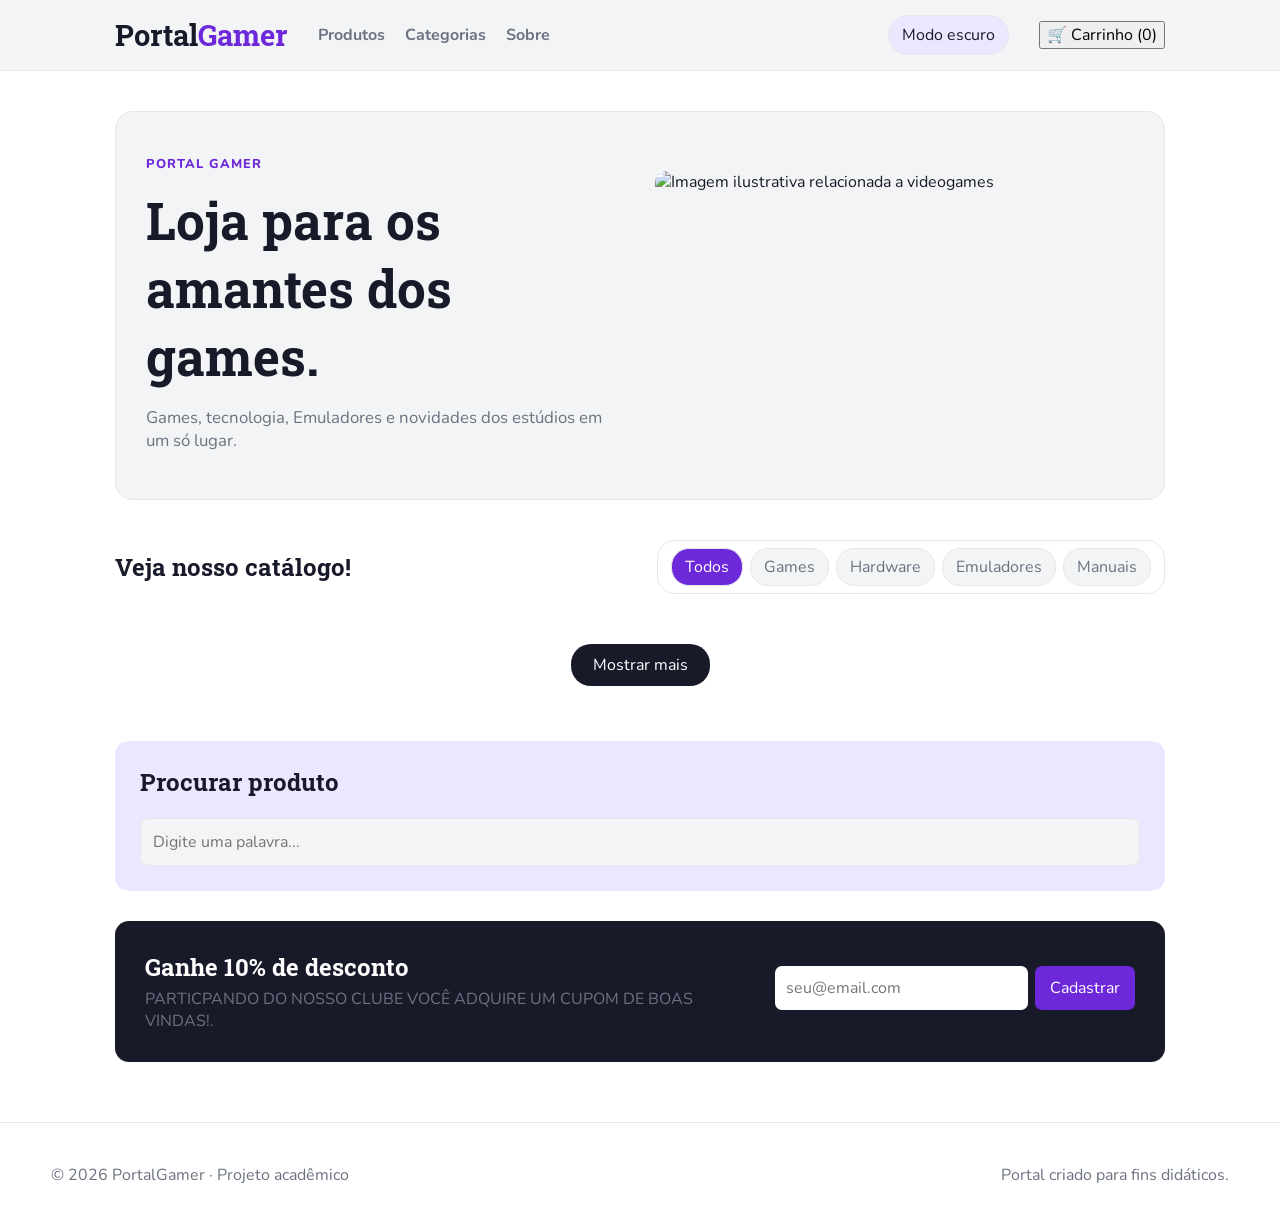
==== Prova-Web2/Prova p1 WEB2/index.html @ 0d91ea3b "Add files via upload" ====
<!DOCTYPE html>
<html lang="pt-BR">
<head>
  <meta charset="UTF-8">
  <meta name="viewport" content="width=device-width, initial-scale=1.0">
  <title>Portal Gamer</title>
  <link rel="preconnect" href="https://fonts.googleapis.com">
  <link rel="preconnect" href="https://fonts.gstatic.com" crossorigin>
  <link href="https://fonts.googleapis.com/css2?family=Nunito:wght@400;600;700;800&family=Roboto+Slab:wght@700&display=swap" rel="stylesheet">
  <link rel="stylesheet" href="style.css">
</head>
<body>

<header>
  <div class="topo">
    <a href="#" class="logo">Portal<span>Gamer</span></a>
    <nav aria-label="Menu principal">
      <a href="#produtos">Produtos</a>
      <a href="#categorias">Categorias</a>
      <a href="#sobre">Sobre</a>
    </nav>
    <button id="tema" type="button">Modo escuro</button>
    <button id="abrir-carrinho" type="button">
      🛒 Carrinho (<span id="contador-carrinho">0</span>)
    </button>
  </div>
</header>

<main>
  <section class="introducao">
    <div>
      <p class="tag">PORTAL GAMER</p>
      <h1>Loja para os amantes dos games.</h1>
      <p>Games, tecnologia, Emuladores e novidades dos estúdios em um só lugar.</p>
    </div>
    <img src="https://picsum.photos/seed/gamepulse/700/420"
         alt="Imagem ilustrativa relacionada a videogames">
  </section>

  <section id="produtos" class="produtos">
    <div class="titulo">
      <h2>Veja nosso catálogo!</h2>

      <div id="categorias" class="filtros">
        <button class="ativo" data-filtro="Todos">Todos</button>
        <button data-filtro="Games">Games</button>
        <button data-filtro="Hardware">Hardware</button>
        <button data-filtro="Emuladores">Emuladores</button>
        <button data-filtro="Manuais">Manuais</button>
      </div>
    </div>

    <div id="lista" class="lista"></div>
    <button id="mais" class="mais" type="button">Mostrar mais</button>
    <p id="nenhuma" class="nenhuma" hidden>Nenhum produto encontrado.</p>
  </section>

  <section class="busca">
    <h2>Procurar produto</h2>
    <input id="busca" type="search" placeholder="Digite uma palavra...">
  </section>

  <section class="newsletter">
    <div>
      <h2>Ganhe 10% de desconto</h2>
      <p>PARTICPANDO DO NOSSO CLUBE VOCÊ ADQUIRE UM CUPOM DE BOAS VINDAS!.</p>
    </div>

    <form id="formulario">
      <label class="oculto" for="email">E-mail</label>
      <input id="email" type="email" placeholder="seu@email.com">
      <button type="submit">Cadastrar</button>
      <small id="mensagem"></small>
    </form>
  </section>
</main>


<!-- Fundo escuro atrás do carrinho -->
<div id="fundo-carrinho" class="fundo-carrinho" hidden></div>

<!-- Painel lateral do carrinho -->
<aside
  id="carrinho"
  class="carrinho"
  aria-label="Seu carrinho"
  aria-modal="true"
  role="dialog"
  aria-hidden="true"
  inert
>
  <div class="carrinho-topo">
    <h2>Seu carrinho</h2>

    <button
      id="fechar-carrinho"
      class="fechar-carrinho"
      type="button"
      aria-label="Fechar carrinho"
    >
      ×
    </button>
  </div>

  <!-- Os produtos serão inseridos pelo JavaScript -->
  <div id="itens-carrinho" class="itens-carrinho">
    <p class="carrinho-vazio">Seu carrinho está vazio.</p>
  </div>

  <!-- Rodapé fixo do painel -->
  <div class="carrinho-rodape">
    <div class="linha-total">
      <span>Total</span>
      <strong id="subtotal-carrinho">R$ 0,00</strong>
    </div>

    <button id="finalizar-compra" type="button" disabled>
      Finalizar compra
    </button>

    <button id="limpar-carrinho" class="limpar-carrinho" type="button">
      Limpar carrinho
    </button>

    <p id="mensagem-carrinho" role="status"></p>
  </div>
</aside>

<div id="popup-compra" class="popup-overlay" hidden>
  <div
    class="popup-conteudo"
    role="dialog"
    aria-modal="true"
    aria-labelledby="popup-titulo"
  >
    <div class="popup-icone">✓</div>

    <h2 id="popup-titulo">Compra finalizada!</h2>

    <p id="popup-mensagem">
      Seu pedido foi confirmado com sucesso.
    </p>

    <div class="popup-detalhes">
      <p id="popup-total"></p>
      <p id="popup-metodo"></p>
    </div>

    <button type="button" id="fechar-popup">
      Continuar comprando
    </button>
  </div>
</div>


<footer id="sobre">
  <p>© 2026 PortalGamer · Projeto acadêmico</p>
  <p>Portal criado para fins didáticos.</p>
</footer>

<script src="script.js"></script>
</body>
</html>
---- Prova-Web2/Prova p1 WEB2/style.css ----
:root {
  --fundo: #ffffff;
  --card: #f3f4f6;
  --texto: #181a2a;
  --cinza: #6b7280;
  --borda: #e5e7eb;
  --roxo: #6d28d9;
  --roxo-claro: #ece7ff;
}

* {
  box-sizing: border-box;
}

body {
  margin: 0;
  background: var(--fundo);
  color: var(--texto);
  font-family: "Nunito", sans-serif;
}

body.escuro {
  --fundo: #15131b;
  --card: #211e29;
  --texto: #f5f2fa;
  --cinza: #aaa4b7;
  --borda: #3b3646;
  --roxo-claro: #302950;
}

button,
input {
  font: inherit;
}

button {
  cursor: pointer;
}

a {
  color: inherit;
}

header {
  background: var(--card);
  border-bottom: 1px solid var(--borda);
}

.topo {
  width: min(1050px, 92%);
  min-height: 70px;
  margin: auto;
  display: flex;
  align-items: center;
  gap: 30px;
}

.logo {
  font: 700 1.8rem "Roboto Slab", serif;
  text-decoration: none;
}

.logo span {
  color: var(--roxo);
}

nav {
  display: flex;
  gap: 20px;
}

nav a {
  text-decoration: none;
  color: var(--cinza);
  font-weight: 700;
}

nav a:hover {
  color: var(--roxo);
}

#tema {
  margin-left: auto;
  border: 1px solid var(--borda);
  background: var(--roxo-claro);
  color: var(--texto);
  border-radius: 20px;
  padding: 8px 13px;
}

main {
  width: min(1050px, 92%);
  margin: auto;
}

.introducao {
  margin: 40px 0;
  padding: 30px;
  background: var(--card);
  border: 1px solid var(--borda);
  border-radius: 18px;
  display: grid;
  grid-template-columns: 1fr 1fr;
  gap: 30px;
  align-items: center;
}

.introducao img {
  width: 100%;
  height: 270px;
  object-fit: cover;
  border-radius: 12px;
}

.tag {
  color: var(--roxo);
  font-size: .8rem;
  font-weight: 800;
  letter-spacing: 1px;
}

h1,
h2,
h3 {
  font-family: "Roboto Slab", serif;
}

h1 {
  font-size: clamp(2rem, 5vw, 3.2rem);
  margin: 10px 0;
}

.introducao p:last-child {
  color: var(--cinza);
  font-size: 1.05rem;
}

.titulo {
  display: flex;
  align-items: center;
  justify-content: space-between;
  gap: 20px;
  margin-bottom: 20px;
}

.titulo h2 {
  margin: 0;
}

.filtros {
  display: flex;
  flex-wrap: wrap;
  gap: 7px;
}

.filtros button {
  background: var(--card);
  color: var(--cinza);
  border: 1px solid var(--borda);
  border-radius: 18px;
  padding: 7px 13px;
}

.filtros {
  background: var(#059669);
  color: #059669;
  border: 1px solid var(--borda);
  border-radius: 18px;
  padding: 7px 13px;
}

.filtros button:hover,
.filtros button.ativo {
  background: var(--roxo);
  color: white;
}

.lista {
  display: grid;
  grid-template-columns: repeat(3, 1fr);
  gap: 20px;
}

.card {
  background: var(--card);
  border: 1px solid var(--borda);
  border-radius: 12px;
  overflow: hidden;
}

.card img {
  width: 100%;
  height: 170px;
  object-fit: cover;
}

.card-conteudo {
  padding: 16px;
}

.card small {
  color: var(--roxo);
  font-weight: 800;
}

.card h3 {
  font-size: 1.05rem;
  margin: 8px 0;
}

.card p {
  color: var(--cinza);
  font-size: .85rem;
  margin: 0;
}

.mais {
  display: block;
  margin: 30px auto;
  padding: 10px 22px;
  background: var(--texto);
  color: var(--fundo);
  border: 0;
  border-radius: 20px;
}

.busca {
  margin: 55px 0 30px;
  padding: 25px;
  background: var(--roxo-claro);
  border-radius: 14px;
}

.busca h2 {
  margin-top: 0;
}

.busca input {
  width: 100%;
  padding: 12px;
  border: 1px solid var(--borda);
  border-radius: 8px;
  background: var(--card);
  color: var(--texto);
}

.newsletter {
  margin: 30px 0 60px;
  padding: 30px;
  border-radius: 14px;
  background: var(--texto);
  color: var(--fundo);
  display: flex;
  justify-content: space-between;
  gap: 25px;
  align-items: center;
}

.newsletter h2 {
  margin: 0 0 5px;
}

.newsletter p {
  margin: 0;
  color: var(--cinza);
}

.newsletter form {
  min-width: 360px;
  display: grid;
  grid-template-columns: 1fr auto;
  gap: 7px;
}

.newsletter input {
  min-width: 0;
  padding: 11px;
  border: 0;
  border-radius: 7px;
}

.newsletter button {
  padding: 11px 15px;
  border: 0;
  border-radius: 7px;
  background: var(--roxo);
  color: white;
}

.newsletter small {
  grid-column: 1 / -1;
}

footer {
  padding: 25px 4%;
  border-top: 1px solid var(--borda);
  color: var(--cinza);
  display: flex;
  justify-content: space-between;
}

.oculto {
  position: absolute;
  left: -9999px;
}

button:focus-visible,
a:focus-visible,
input:focus-visible {
  outline: 3px solid var(--roxo);
  outline-offset: 2px;
}

@media (max-width: 750px) {
  .topo {
    flex-wrap: wrap;
    padding: 15px 0;
  }

  nav {
    order: 3;
    width: 100%;
    overflow-x: auto;
  }

  .introducao,
  .newsletter {
    grid-template-columns: 1fr;
    flex-direction: column;
    align-items: stretch;
  }

  .lista {
    grid-template-columns: repeat(2, 1fr);
  }

  .newsletter form {
    min-width: 0;
  }

  footer {
    flex-direction: column;
    gap: 5px;
  }
}

@media (max-width: 500px) {
  .lista {
    grid-template-columns: 1fr;
  }

  .titulo {
    align-items: flex-start;
    flex-direction: column;
  }

  .introducao {
    padding: 20px;
  }

  .newsletter form {
    grid-template-columns: 1fr;
  }
}


/* ==============================
   FUNDO ESCURO
============================== */

.fundo-carrinho {
  position: fixed;
  inset: 0;
  z-index: 1000;
  background: rgba(17, 17, 24, 0.48);
  backdrop-filter: blur(1px);
}

.fundo-carrinho[hidden] {
  display: none !important;
}

/* ==============================
   PAINEL LATERAL
============================== */

.carrinho {
  position: fixed;
  top: 0;
  right: 0;
  z-index: 1001;

  width: min(420px, 100%);
  height: 100vh;
  height: 100dvh;

  display: flex;
  flex-direction: column;

  background: var(--fundo);
  color: var(--texto);
  border-left: 1px solid var(--borda);
  box-shadow: -8px 0 30px rgba(0, 0, 0, 0.12);

  transform: translateX(100%);
  visibility: hidden;
  transition:
    transform 0.28s ease,
    visibility 0.28s ease;
}

.carrinho.aberto {
  transform: translateX(0);
  visibility: visible;
}

/* ==============================
   CABEÇALHO DO CARRINHO
============================== */

.carrinho-topo {
  min-height: 58px;
  flex-shrink: 0;

  display: flex;
  align-items: center;
  justify-content: space-between;
  gap: 12px;

  padding: 12px 16px;
  background: var(--fundo);
  border-bottom: 1px solid var(--borda);
}

.carrinho-topo h2 {
  margin: 0;
  font: 800 1.1rem "Nunito", sans-serif;
}

.fechar-carrinho {
  width: 32px;
  height: 32px;
  flex-shrink: 0;

  display: grid;
  place-items: center;

  padding: 0;
  border: 0;
  border-radius: 8px;

  background: var(--card);
  color: var(--texto);
  font-size: 24px;
  line-height: 1;
  cursor: pointer;
}

.fechar-carrinho:hover {
  background: var(--roxo-claro);
}

/* ==============================
   LISTA DE PRODUTOS
============================== */

.itens-carrinho {
  flex: 1;
  min-height: 0;
  overflow-y: auto;
  overscroll-behavior: contain;

  padding: 0 16px;
}

.carrinho-vazio {
  padding: 30px 0;
  color: var(--cinza);
  text-align: center;
}

.item-carrinho {
  display: grid;
  grid-template-columns: 42px minmax(0, 1fr);
  align-items: center;
  gap: 12px;

  padding: 12px 0;
  border-bottom: 1px solid var(--borda);
}

.item-carrinho img {
  width: 42px;
  height: 42px;
  object-fit: cover;
  border-radius: 9px;
  background: var(--roxo-claro);
}

.item-info {
  min-width: 0;
  display: grid;
  grid-template-columns: minmax(0, 1fr) auto;
  align-items: start;
  column-gap: 8px;
}

.item-info h3 {
  grid-column: 1;
  margin: 0 0 3px;

  font: 800 0.85rem "Nunito", sans-serif;
  line-height: 1.35;
  overflow-wrap: anywhere;
}

.item-info > p {
  grid-column: 1;
  margin: 0 0 5px;
  color: #16845b;
  font-size: 0.78rem;
  font-weight: 800;
}

.item-info > p strong {
  color: var(--texto);
}

/* ==============================
   QUANTIDADE E REMOÇÃO
============================== */

.quantidade-controles {
  grid-column: 1;
  display: flex;
  align-items: center;
  gap: 8px;
  margin-top: 3px;
}

.quantidade-controles button {
  width: 20px;
  height: 20px;
  padding: 0;

  display: grid;
  place-items: center;

  border: 1px solid var(--borda);
  border-radius: 5px;
  background: var(--fundo);
  color: var(--texto);
  font-size: 15px;
  line-height: 1;
  cursor: pointer;
}

.quantidade-controles span {
  min-width: 12px;
  text-align: center;
  font-size: 0.75rem;
}

.item-info .botao-remover {
  grid-column: 2;
  grid-row: 1 / span 3;
  align-self: center;

  padding: 5px 0;
  border: 0;
  background: transparent;
  color: var(--cinza);
  font-size: 0.7rem;
  cursor: pointer;
}

.item-info .botao-remover:hover {
  color: #dc2626;
  text-decoration: underline;
}

/* ==============================
   TOTAL FIXO NO RODAPÉ
============================== */

.carrinho-rodape {
  flex-shrink: 0;
  padding: 18px 16px 16px;
  background: var(--fundo);
  border-top: 1px solid var(--borda);
}

.linha-total {
  display: flex;
  align-items: center;
  justify-content: space-between;
  gap: 12px;
  margin-bottom: 14px;
  font-size: 0.9rem;
}

.linha-total strong {
  font-size: 1.2rem;
  font-weight: 800;
  font-variant-numeric: tabular-nums;
}

#finalizar-compra {
  width: 100%;
  min-height: 42px;
  padding: 11px 16px;

  border: 0;
  border-radius: 9px;
  background: var(--roxo);
  color: white;

  font: 800 0.9rem "Nunito", sans-serif;
  cursor: pointer;
  transition: opacity 0.2s;
}

#finalizar-compra:hover:not(:disabled) {
  opacity: 0.88;
}

#finalizar-compra:disabled {
  opacity: 0.5;
  cursor: not-allowed;
}

.limpar-carrinho {
  width: 100%;
  margin-top: 8px;
  padding: 7px;

  border: 1px solid var(--borda);
  border-radius: 8px;
  background: transparent;
  color: var(--cinza);
  cursor: pointer;
}

#mensagem-carrinho {
  margin: 8px 0 0;
  color: var(--cinza);
  font-size: 0.78rem;
  line-height: 1.4;
}

/* ==============================
   MODO ESCURO
============================== */

body.escuro .carrinho {
  box-shadow: -8px 0 30px rgba(0, 0, 0, 0.3);
}

body.escuro .quantidade-controles button {
  background: var(--card);
}

/* ==============================
   MOBILE E ACESSIBILIDADE
============================== */

@media (max-width: 500px) {
  .carrinho {
    width: 100%;
  }

  .carrinho-topo {
    padding: 12px 16px;
  }

  .itens-carrinho {
    padding: 0 16px;
  }

  .carrinho-rodape {
    padding-bottom: max(16px, env(safe-area-inset-bottom));
  }
}

@media (prefers-reduced-motion: reduce) {
  .carrinho {
    transition: none;
  }
}

#secao-pagamento {
  margin-top: 20px;
  padding: 20px;
  border: 1px solid #d1d5db;
  border-radius: 14px;
  background: var(--fundo-card, #fff);
  color: var(--cor-texto, #222);
}

#secao-pagamento[hidden] {
  display: none;
}

.pagamento-cabecalho h3 {
  margin-top: 0;
  margin-bottom: 8px;
}

.pagamento-cabecalho p {
  margin-bottom: 18px;
}

.opcoes-pagamento {
  display: grid;
  gap: 12px;
  padding: 0;
  border: 0;
}

.opcoes-pagamento legend {
  margin-bottom: 12px;
  font-weight: 700;
}

.opcao-pagamento {
  display: flex;
  align-items: center;
  gap: 12px;
  padding: 14px;
  border: 1px solid #d1d5db;
  border-radius: 10px;
  cursor: pointer;
  transition: border-color 0.2s, background 0.2s;
}

.opcao-pagamento:has(input:checked) {
  border-color: #16a34a;
  background: #f0fdf4;
}

.opcao-pagamento input {
  accent-color: #16a34a;
}

#resumo-pagamento {
  margin: 20px 0;
  font-size: 1.15rem;
  font-weight: 700;
}

.aviso-pagamento {
  font-size: 0.85rem;
  opacity: 0.8;
  line-height: 1.5;
}

#form-pagamento button {
  width: 100%;
  margin-top: 10px;
  padding: 13px;
  border: none;
  border-radius: 9px;
  cursor: pointer;
  font: inherit;
}

#confirmar-pedido {
  background: #16a34a;
  color: #fff;
  font-weight: 700;
}

#voltar-carrinho {
  background: #e5e7eb;
  color: #111827;
}

body.escuro #secao-pagamento {
  background: #1f2937;
  color: #f9fafb;
  border-color: #4b5563;
}

body.escuro .opcao-pagamento:has(input:checked) {
  background: #14532d;
  border-color: #22c55e;
}

body.escuro #voltar-carrinho {
  background: #374151;
  color: #fff;
}

.popup-overlay {
  position: fixed;
  inset: 0;
  z-index: 9999;
  display: flex;
  align-items: center;
  justify-content: center;
  padding: 20px;
  background: rgba(0, 0, 0, 0.7);
  backdrop-filter: blur(5px);
}

.popup-overlay[hidden] {
  display: none;
}

.popup-conteudo {
  width: 100%;
  max-width: 420px;
  padding: 32px 24px;
  text-align: center;
  color: #1f2937;
  background: #fff;
  border-radius: 20px;
  box-shadow: 0 20px 60px rgba(0, 0, 0, 0.3);
  animation: popupEntrada 0.3s ease-out;
}

.popup-icone {
  display: flex;
  align-items: center;
  justify-content: center;
  width: 72px;
  height: 72px;
  margin: 0 auto 18px;
  color: white;
  background: #16a34a;
  border-radius: 50%;
  font-size: 42px;
  font-weight: bold;
}

.popup-conteudo h2 {
  margin: 0 0 12px;
  font-size: 1.7rem;
}

.popup-conteudo > p {
  line-height: 1.6;
}

.popup-detalhes {
  margin: 22px 0;
  padding: 14px;
  background: #f3f4f6;
  border-radius: 12px;
}

.popup-detalhes p {
  margin: 8px 0;
}

#fechar-popup {
  width: 100%;
  padding: 14px;
  border: none;
  border-radius: 10px;
  background: #16a34a;
  color: white;
  font-size: 1rem;
  font-weight: bold;
  cursor: pointer;
}

#fechar-popup:hover {
  background: #15803d;
}

body.escuro .popup-conteudo {
  color: #f9fafb;
  background: #1f2937;
}

body.escuro .popup-detalhes {
  background: #374151;
}

@keyframes popupEntrada {
  from {
    opacity: 0;
    transform: translateY(20px) scale(0.96);
  }

  to {
    opacity: 1;
    transform: translateY(0) scale(1);
  }
}

@media (prefers-reduced-motion: reduce) {
  .popup-conteudo {
    animation: none;
  }
}
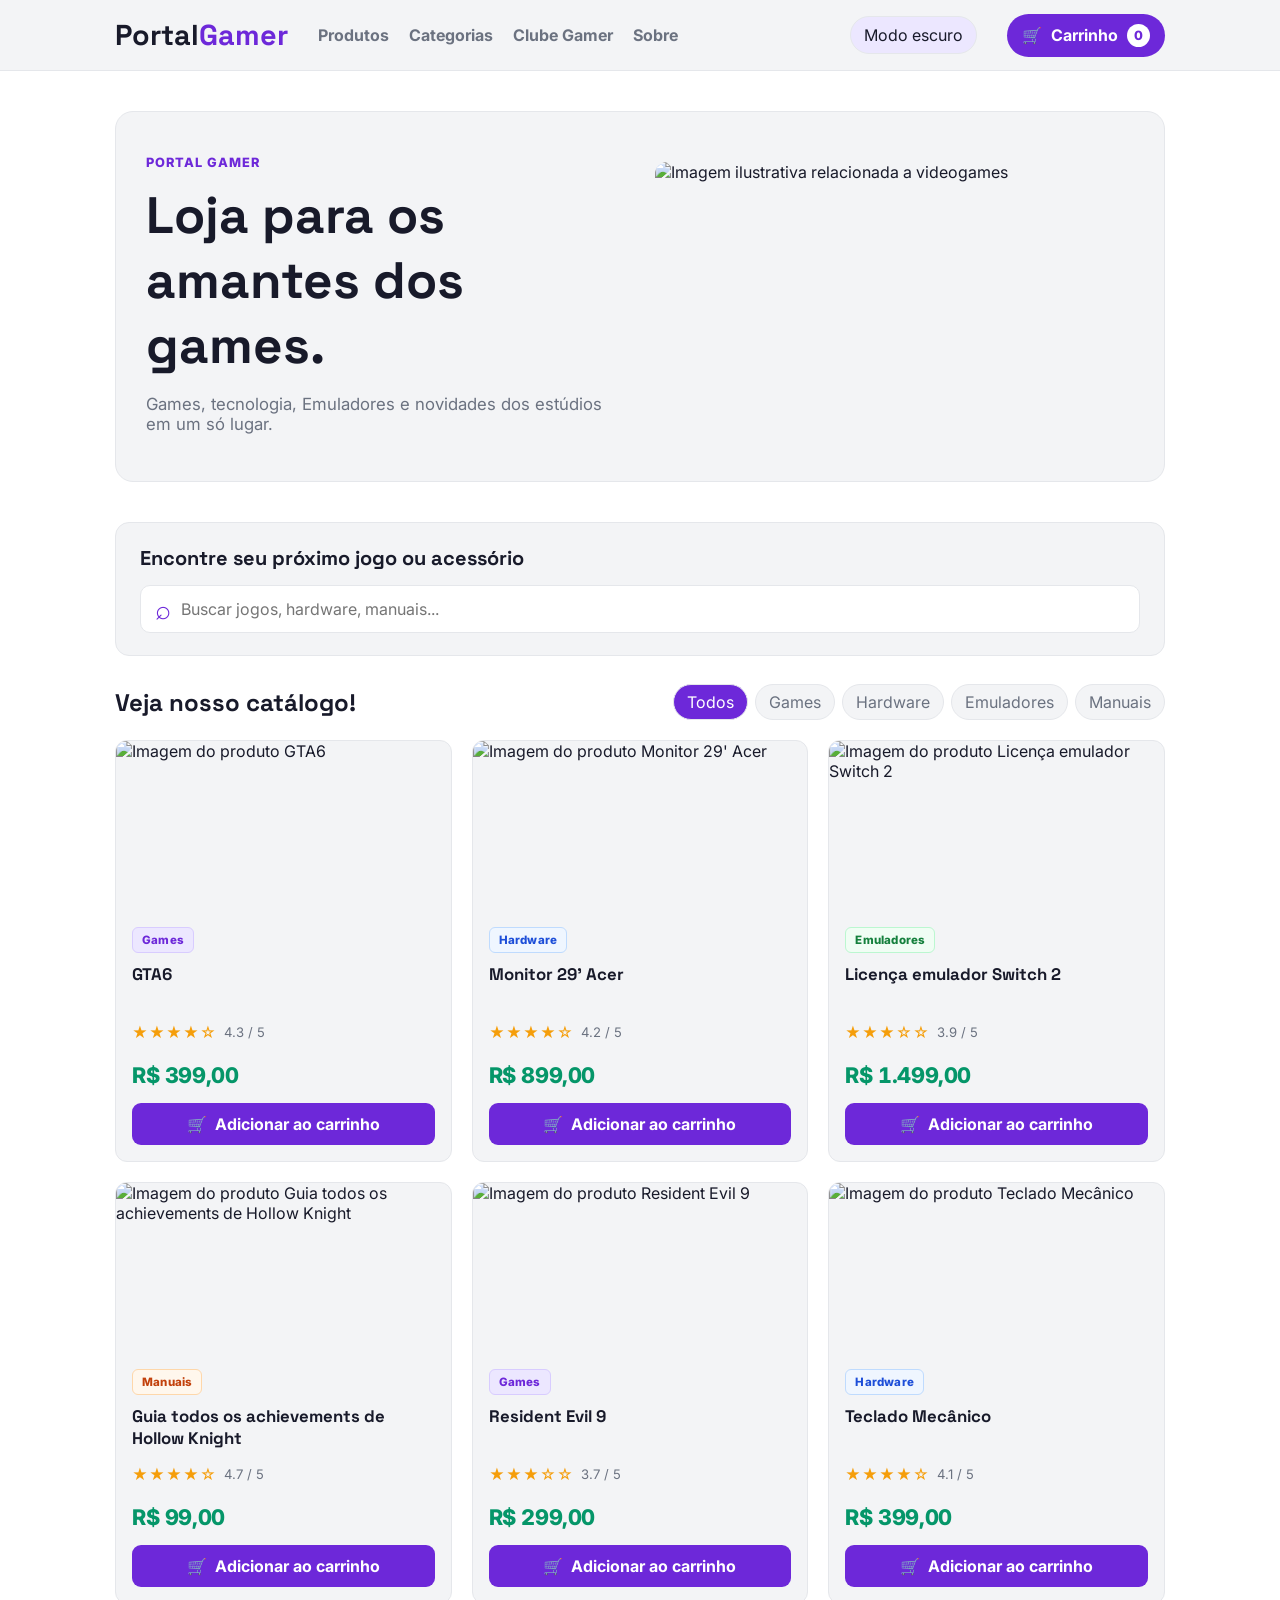
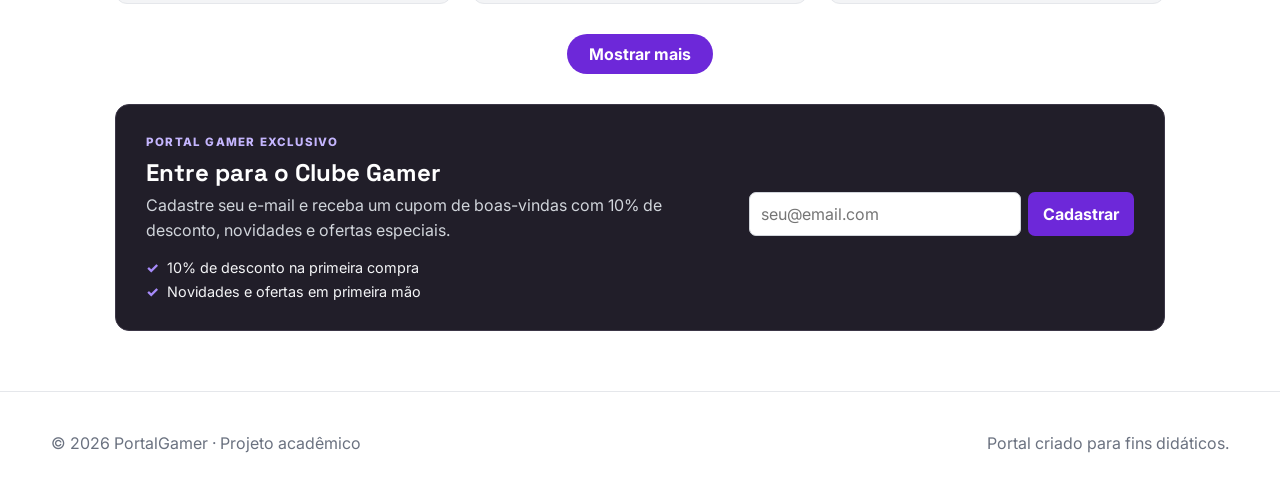
==== commit a0a711b8: "codigo att" ====
--- a/Prova-Web2/Prova p1 WEB2/index.html
+++ b/Prova-Web2/Prova p1 WEB2/index.html
@@ -6,7 +6,7 @@
   <title>Portal Gamer</title>
   <link rel="preconnect" href="https://fonts.googleapis.com">
   <link rel="preconnect" href="https://fonts.gstatic.com" crossorigin>
-  <link href="https://fonts.googleapis.com/css2?family=Nunito:wght@400;600;700;800&family=Roboto+Slab:wght@700&display=swap" rel="stylesheet">
+  <link href="https://fonts.googleapis.com/css2?family=Inter:wght@400;500;600;700;800&family=Space+Grotesk:wght@400;500;600;700&display=swap" rel="stylesheet">
   <link rel="stylesheet" href="style.css">
 </head>
 <body>
@@ -17,11 +17,14 @@
     <nav aria-label="Menu principal">
       <a href="#produtos">Produtos</a>
       <a href="#categorias">Categorias</a>
+      <a href="#clube-gamer">Clube Gamer</a>
       <a href="#sobre">Sobre</a>
     </nav>
     <button id="tema" type="button">Modo escuro</button>
-    <button id="abrir-carrinho" type="button">
-      🛒 Carrinho (<span id="contador-carrinho">0</span>)
+    <button id="abrir-carrinho" class="botao-carrinho" type="button" aria-label="Abrir carrinho de compras">
+      <span class="icone-carrinho" aria-hidden="true">🛒</span>
+      <span>Carrinho</span>
+      <span id="contador-carrinho" class="contador-carrinho">0</span>
     </button>
   </div>
 </header>
@@ -35,6 +38,14 @@
     </div>
     <img src="https://picsum.photos/seed/gamepulse/700/420"
          alt="Imagem ilustrativa relacionada a videogames">
+  </section>
+
+  <section class="busca" aria-label="Pesquisa de produtos">
+    <h2>Encontre seu próximo jogo ou acessório</h2>
+    <label class="campo-busca">
+      <span aria-hidden="true">⌕</span>
+      <input id="busca" type="search" placeholder="Buscar jogos, hardware, manuais..." aria-label="Buscar produtos">
+    </label>
   </section>
 
   <section id="produtos" class="produtos">
@@ -55,15 +66,16 @@
     <p id="nenhuma" class="nenhuma" hidden>Nenhum produto encontrado.</p>
   </section>
 
-  <section class="busca">
-    <h2>Procurar produto</h2>
-    <input id="busca" type="search" placeholder="Digite uma palavra...">
-  </section>
 
-  <section class="newsletter">
-    <div>
-      <h2>Ganhe 10% de desconto</h2>
-      <p>PARTICPANDO DO NOSSO CLUBE VOCÊ ADQUIRE UM CUPOM DE BOAS VINDAS!.</p>
+  <section id="clube-gamer" class="newsletter">
+    <div class="clube-texto">
+      <p class="clube-etiqueta">PORTAL GAMER EXCLUSIVO</p>
+      <h2>Entre para o Clube Gamer</h2>
+      <p>Cadastre seu e-mail e receba um cupom de boas-vindas com 10% de desconto, novidades e ofertas especiais.</p>
+      <ul class="clube-beneficios">
+        <li>10% de desconto na primeira compra</li>
+        <li>Novidades e ofertas em primeira mão</li>
+      </ul>
     </div>
 
     <form id="formulario">
--- a/Prova-Web2/Prova p1 WEB2/style.css
+++ b/Prova-Web2/Prova p1 WEB2/style.css
@@ -7,18 +7,15 @@
   --roxo: #6d28d9;
   --roxo-claro: #ece7ff;
 }
-
 * {
   box-sizing: border-box;
 }
-
 body {
   margin: 0;
   background: var(--fundo);
   color: var(--texto);
-  font-family: "Nunito", sans-serif;
-}
-
+  font-family: "Inter", sans-serif;
+}
 body.escuro {
   --fundo: #15131b;
   --card: #211e29;
@@ -27,25 +24,19 @@
   --borda: #3b3646;
   --roxo-claro: #302950;
 }
-
-button,
-input {
+button, input {
   font: inherit;
 }
-
 button {
   cursor: pointer;
 }
-
 a {
   color: inherit;
 }
-
 header {
   background: var(--card);
   border-bottom: 1px solid var(--borda);
 }
-
 .topo {
   width: min(1050px, 92%);
   min-height: 70px;
@@ -54,31 +45,25 @@
   align-items: center;
   gap: 30px;
 }
-
 .logo {
-  font: 700 1.8rem "Roboto Slab", serif;
+  font: 700 1.8rem "Space Grotesk", sans-serif;
   text-decoration: none;
 }
-
 .logo span {
   color: var(--roxo);
 }
-
 nav {
   display: flex;
   gap: 20px;
 }
-
 nav a {
   text-decoration: none;
   color: var(--cinza);
   font-weight: 700;
 }
-
 nav a:hover {
   color: var(--roxo);
 }
-
 #tema {
   margin-left: auto;
   border: 1px solid var(--borda);
@@ -87,12 +72,44 @@
   border-radius: 20px;
   padding: 8px 13px;
 }
-
+#abrir-carrinho.botao-carrinho {
+  display: inline-flex;
+  align-items: center;
+  justify-content: center;
+  gap: 9px;
+  padding: 10px 15px;
+  border: 0;
+  border-radius: 24px;
+  background: var(--roxo);
+  color: #fff;
+  font-weight: 700;
+  white-space: nowrap;
+  transition: background .2s, transform .2s;
+}
+#abrir-carrinho.botao-carrinho:hover {
+  background: #5521b5;
+  transform: translateY(-1px);
+}
+#abrir-carrinho.botao-carrinho:focus-visible {
+  outline: 3px solid var(--roxo-claro);
+  outline-offset: 3px;
+}
+.contador-carrinho {
+  display: inline-grid;
+  place-items: center;
+  min-width: 23px;
+  height: 23px;
+  padding: 0 6px;
+  border-radius: 50px;
+  background: #fff;
+  color: var(--roxo);
+  font-size: .8rem;
+  font-weight: 800;
+}
 main {
   width: min(1050px, 92%);
   margin: auto;
 }
-
 .introducao {
   margin: 40px 0;
   padding: 30px;
@@ -104,37 +121,29 @@
   gap: 30px;
   align-items: center;
 }
-
 .introducao img {
   width: 100%;
   height: 270px;
   object-fit: cover;
   border-radius: 12px;
 }
-
 .tag {
   color: var(--roxo);
   font-size: .8rem;
   font-weight: 800;
   letter-spacing: 1px;
 }
-
-h1,
-h2,
-h3 {
-  font-family: "Roboto Slab", serif;
-}
-
+h1, h2, h3 {
+  font-family: "Space Grotesk", sans-serif;
+}
 h1 {
   font-size: clamp(2rem, 5vw, 3.2rem);
   margin: 10px 0;
 }
-
 .introducao p:last-child {
   color: var(--cinza);
   font-size: 1.05rem;
 }
-
 .titulo {
   display: flex;
   align-items: center;
@@ -142,17 +151,14 @@
   gap: 20px;
   margin-bottom: 20px;
 }
-
 .titulo h2 {
   margin: 0;
 }
-
 .filtros {
   display: flex;
   flex-wrap: wrap;
   gap: 7px;
 }
-
 .filtros button {
   background: var(--card);
   color: var(--cinza);
@@ -160,137 +166,139 @@
   border-radius: 18px;
   padding: 7px 13px;
 }
-
-.filtros {
-  background: var(#059669);
-  color: #059669;
-  border: 1px solid var(--borda);
-  border-radius: 18px;
-  padding: 7px 13px;
-}
-
-.filtros button:hover,
-.filtros button.ativo {
+.filtros button:hover, .filtros button.ativo {
   background: var(--roxo);
   color: white;
 }
-
 .lista {
   display: grid;
   grid-template-columns: repeat(3, 1fr);
   gap: 20px;
 }
-
 .card {
   background: var(--card);
   border: 1px solid var(--borda);
   border-radius: 12px;
   overflow: hidden;
-}
-
+  display: flex;
+  flex-direction: column;
+  transition: transform .2s ease, box-shadow .2s ease, border-color .2s ease;
+}
 .card img {
   width: 100%;
   height: 170px;
   object-fit: cover;
 }
-
 .card-conteudo {
   padding: 16px;
-}
-
-.card small {
-  color: var(--roxo);
-  font-weight: 800;
-}
-
+  display: flex;
+  flex: 1;
+  flex-direction: column;
+  align-items: flex-start;
+}
 .card h3 {
   font-size: 1.05rem;
   margin: 8px 0;
 }
-
+.avaliacao {
+  display: flex;
+  align-items: center;
+  gap: 7px;
+  margin: 8px 0 10px;
+  color: var(--cinza);
+  font-size: .82rem;
+}
+.avaliacao .estrelas {
+  color: #F59E0B;
+  letter-spacing: 1px;
+  font-size: .95rem;
+}
 .card p {
   color: var(--cinza);
   font-size: .85rem;
   margin: 0;
 }
-
 .mais {
   display: block;
   margin: 30px auto;
   padding: 10px 22px;
-  background: var(--texto);
-  color: var(--fundo);
+  background: var(--roxo);
+  color: #ffffff;
   border: 0;
   border-radius: 20px;
-}
-
+  font-weight: 700;
+  transition: background .2s ease, transform .2s ease;
+}
+.mais:hover {
+  background: #5521b5;
+  transform: translateY(-1px);
+}
+.mais:focus-visible {
+  outline: 3px solid #a78bfa;
+  outline-offset: 3px;
+}
 .busca {
-  margin: 55px 0 30px;
-  padding: 25px;
-  background: var(--roxo-claro);
+  margin: 35px 0 28px;
+  padding: 22px 24px;
+  background: var(--card);
   border-radius: 14px;
-}
-
+  border: 1px solid var(--borda);
+}
 .busca h2 {
   margin-top: 0;
-}
-
-.busca input {
-  width: 100%;
-  padding: 12px;
-  border: 1px solid var(--borda);
-  border-radius: 8px;
-  background: var(--card);
-  color: var(--texto);
-}
-
+  margin: 0 0 14px;
+  font-size: 1.25rem;
+}
 .newsletter {
   margin: 30px 0 60px;
   padding: 30px;
   border-radius: 14px;
-  background: var(--texto);
-  color: var(--fundo);
+  background: #211e29;
+  color: #f5f2fa;
   display: flex;
   justify-content: space-between;
   gap: 25px;
   align-items: center;
-}
-
+  position: relative;
+  overflow: hidden;
+  border: 1px solid #3b3646;
+}
 .newsletter h2 {
   margin: 0 0 5px;
-}
-
+  color: #ffffff;
+}
 .newsletter p {
   margin: 0;
-  color: var(--cinza);
-}
-
+  color: #d1d5db;
+}
 .newsletter form {
   min-width: 360px;
   display: grid;
   grid-template-columns: 1fr auto;
   gap: 7px;
-}
-
+  align-self: center;
+}
 .newsletter input {
   min-width: 0;
   padding: 11px;
-  border: 0;
+  border: 1px solid #d1d5db;
   border-radius: 7px;
-}
-
+  min-height: 44px;
+  color: #181a2a;
+  background: #ffffff;
+}
 .newsletter button {
   padding: 11px 15px;
   border: 0;
   border-radius: 7px;
   background: var(--roxo);
   color: white;
-}
-
+  min-height: 44px;
+  font-weight: 700;
+}
 .newsletter small {
   grid-column: 1 / -1;
 }
-
 footer {
   padding: 25px 4%;
   border-top: 1px solid var(--borda);
@@ -298,76 +306,55 @@
   display: flex;
   justify-content: space-between;
 }
-
 .oculto {
   position: absolute;
   left: -9999px;
 }
-
-button:focus-visible,
-a:focus-visible,
-input:focus-visible {
+button:focus-visible, a:focus-visible, input:focus-visible {
   outline: 3px solid var(--roxo);
   outline-offset: 2px;
 }
-
 @media (max-width: 750px) {
   .topo {
     flex-wrap: wrap;
-    padding: 15px 0;
-  }
-
+  padding: 15px 0;
+  }
   nav {
     order: 3;
-    width: 100%;
-    overflow-x: auto;
-  }
-
-  .introducao,
-  .newsletter {
+  width: 100%;
+  overflow-x: auto;
+  }
+  .introducao, .newsletter {
     grid-template-columns: 1fr;
-    flex-direction: column;
-    align-items: stretch;
-  }
-
+  flex-direction: column;
+  align-items: stretch;
+  }
   .lista {
     grid-template-columns: repeat(2, 1fr);
   }
-
   .newsletter form {
     min-width: 0;
   }
-
   footer {
     flex-direction: column;
-    gap: 5px;
-  }
-}
-
+  gap: 5px;
+  }
+}
 @media (max-width: 500px) {
   .lista {
     grid-template-columns: 1fr;
   }
-
   .titulo {
     align-items: flex-start;
-    flex-direction: column;
-  }
-
+  flex-direction: column;
+  }
   .introducao {
     padding: 20px;
   }
-
   .newsletter form {
     grid-template-columns: 1fr;
   }
 }
-
-
-/* ==============================
-   FUNDO ESCURO
-============================== */
-
 .fundo-carrinho {
   position: fixed;
   inset: 0;
@@ -375,120 +362,83 @@
   background: rgba(17, 17, 24, 0.48);
   backdrop-filter: blur(1px);
 }
-
 .fundo-carrinho[hidden] {
   display: none !important;
 }
-
-/* ==============================
-   PAINEL LATERAL
-============================== */
-
 .carrinho {
   position: fixed;
   top: 0;
   right: 0;
   z-index: 1001;
-
   width: min(420px, 100%);
-  height: 100vh;
   height: 100dvh;
-
   display: flex;
   flex-direction: column;
-
   background: var(--fundo);
   color: var(--texto);
   border-left: 1px solid var(--borda);
   box-shadow: -8px 0 30px rgba(0, 0, 0, 0.12);
-
   transform: translateX(100%);
   visibility: hidden;
-  transition:
-    transform 0.28s ease,
+  transition: transform 0.28s ease,
     visibility 0.28s ease;
 }
-
 .carrinho.aberto {
   transform: translateX(0);
   visibility: visible;
 }
-
-/* ==============================
-   CABEÇALHO DO CARRINHO
-============================== */
-
 .carrinho-topo {
   min-height: 58px;
   flex-shrink: 0;
-
   display: flex;
   align-items: center;
   justify-content: space-between;
   gap: 12px;
-
   padding: 12px 16px;
   background: var(--fundo);
   border-bottom: 1px solid var(--borda);
 }
-
 .carrinho-topo h2 {
   margin: 0;
-  font: 800 1.1rem "Nunito", sans-serif;
-}
-
+  font: 800 1.1rem "Inter", sans-serif;
+}
 .fechar-carrinho {
   width: 32px;
   height: 32px;
   flex-shrink: 0;
-
   display: grid;
   place-items: center;
-
   padding: 0;
   border: 0;
   border-radius: 8px;
-
   background: var(--card);
   color: var(--texto);
   font-size: 24px;
   line-height: 1;
-  cursor: pointer;
-}
-
+}
 .fechar-carrinho:hover {
   background: var(--roxo-claro);
 }
-
-/* ==============================
-   LISTA DE PRODUTOS
-============================== */
-
 .itens-carrinho {
   flex: 1;
   min-height: 0;
   overflow-y: auto;
   overscroll-behavior: contain;
-
   padding: 0 16px;
 }
-
 .carrinho-vazio {
   padding: 30px 0;
   color: var(--cinza);
   text-align: center;
 }
-
 .item-carrinho {
   display: grid;
   grid-template-columns: 42px minmax(0, 1fr);
   align-items: center;
   gap: 12px;
-
   padding: 12px 0;
   border-bottom: 1px solid var(--borda);
 }
-
 .item-carrinho img {
   width: 42px;
   height: 42px;
@@ -496,7 +446,6 @@
   border-radius: 9px;
   background: var(--roxo-claro);
 }
-
 .item-info {
   min-width: 0;
   display: grid;
@@ -504,16 +453,13 @@
   align-items: start;
   column-gap: 8px;
 }
-
 .item-info h3 {
   grid-column: 1;
   margin: 0 0 3px;
-
-  font: 800 0.85rem "Nunito", sans-serif;
+  font: 800 0.85rem "Inter", sans-serif;
   line-height: 1.35;
   overflow-wrap: anywhere;
 }
-
 .item-info > p {
   grid-column: 1;
   margin: 0 0 5px;
@@ -521,15 +467,9 @@
   font-size: 0.78rem;
   font-weight: 800;
 }
-
 .item-info > p strong {
   color: var(--texto);
 }
-
-/* ==============================
-   QUANTIDADE E REMOÇÃO
-============================== */
-
 .quantidade-controles {
   grid-column: 1;
   display: flex;
@@ -537,59 +477,44 @@
   gap: 8px;
   margin-top: 3px;
 }
-
 .quantidade-controles button {
   width: 20px;
   height: 20px;
   padding: 0;
-
   display: grid;
   place-items: center;
-
   border: 1px solid var(--borda);
   border-radius: 5px;
   background: var(--fundo);
   color: var(--texto);
   font-size: 15px;
   line-height: 1;
-  cursor: pointer;
-}
-
+}
 .quantidade-controles span {
   min-width: 12px;
   text-align: center;
   font-size: 0.75rem;
 }
-
 .item-info .botao-remover {
   grid-column: 2;
   grid-row: 1 / span 3;
   align-self: center;
-
   padding: 5px 0;
   border: 0;
   background: transparent;
   color: var(--cinza);
   font-size: 0.7rem;
-  cursor: pointer;
-}
-
+}
 .item-info .botao-remover:hover {
   color: #dc2626;
   text-decoration: underline;
 }
-
-/* ==============================
-   TOTAL FIXO NO RODAPÉ
-============================== */
-
 .carrinho-rodape {
   flex-shrink: 0;
   padding: 18px 16px 16px;
   background: var(--fundo);
   border-top: 1px solid var(--borda);
 }
-
 .linha-total {
   display: flex;
   align-items: center;
@@ -598,96 +523,69 @@
   margin-bottom: 14px;
   font-size: 0.9rem;
 }
-
 .linha-total strong {
   font-size: 1.2rem;
   font-weight: 800;
   font-variant-numeric: tabular-nums;
 }
-
 #finalizar-compra {
   width: 100%;
   min-height: 42px;
   padding: 11px 16px;
-
   border: 0;
   border-radius: 9px;
   background: var(--roxo);
   color: white;
-
-  font: 800 0.9rem "Nunito", sans-serif;
-  cursor: pointer;
+  font: 800 0.9rem "Inter", sans-serif;
   transition: opacity 0.2s;
 }
-
 #finalizar-compra:hover:not(:disabled) {
   opacity: 0.88;
 }
-
 #finalizar-compra:disabled {
   opacity: 0.5;
   cursor: not-allowed;
 }
-
 .limpar-carrinho {
   width: 100%;
   margin-top: 8px;
   padding: 7px;
-
   border: 1px solid var(--borda);
   border-radius: 8px;
   background: transparent;
   color: var(--cinza);
-  cursor: pointer;
-}
-
+}
 #mensagem-carrinho {
   margin: 8px 0 0;
   color: var(--cinza);
   font-size: 0.78rem;
   line-height: 1.4;
 }
-
-/* ==============================
-   MODO ESCURO
-============================== */
-
 body.escuro .carrinho {
   box-shadow: -8px 0 30px rgba(0, 0, 0, 0.3);
 }
-
 body.escuro .quantidade-controles button {
   background: var(--card);
 }
-
-/* ==============================
-   MOBILE E ACESSIBILIDADE
-============================== */
-
 @media (max-width: 500px) {
   .carrinho {
     width: 100%;
   }
-
   .carrinho-topo {
     padding: 12px 16px;
   }
-
   .itens-carrinho {
     padding: 0 16px;
   }
-
   .carrinho-rodape {
     padding-bottom: max(16px, env(safe-area-inset-bottom));
   }
 }
-
 @media (prefers-reduced-motion: reduce) {
   .carrinho {
     transition: none;
   }
 }
-
 #secao-pagamento {
   margin-top: 20px;
   padding: 20px;
@@ -696,32 +594,26 @@
   background: var(--fundo-card, #fff);
   color: var(--cor-texto, #222);
 }
-
 #secao-pagamento[hidden] {
   display: none;
 }
-
 .pagamento-cabecalho h3 {
   margin-top: 0;
   margin-bottom: 8px;
 }
-
 .pagamento-cabecalho p {
   margin-bottom: 18px;
 }
-
 .opcoes-pagamento {
   display: grid;
   gap: 12px;
   padding: 0;
   border: 0;
 }
-
 .opcoes-pagamento legend {
   margin-bottom: 12px;
   font-weight: 700;
 }
-
 .opcao-pagamento {
   display: flex;
   align-items: center;
@@ -729,68 +621,54 @@
   padding: 14px;
   border: 1px solid #d1d5db;
   border-radius: 10px;
-  cursor: pointer;
   transition: border-color 0.2s, background 0.2s;
 }
-
 .opcao-pagamento:has(input:checked) {
   border-color: #16a34a;
   background: #f0fdf4;
 }
-
 .opcao-pagamento input {
   accent-color: #16a34a;
 }
-
 #resumo-pagamento {
   margin: 20px 0;
   font-size: 1.15rem;
   font-weight: 700;
 }
-
 .aviso-pagamento {
   font-size: 0.85rem;
   opacity: 0.8;
   line-height: 1.5;
 }
-
 #form-pagamento button {
   width: 100%;
   margin-top: 10px;
   padding: 13px;
   border: none;
   border-radius: 9px;
-  cursor: pointer;
-  font: inherit;
-}
-
+}
 #confirmar-pedido {
   background: #16a34a;
   color: #fff;
   font-weight: 700;
 }
-
 #voltar-carrinho {
   background: #e5e7eb;
   color: #111827;
 }
-
 body.escuro #secao-pagamento {
   background: #1f2937;
   color: #f9fafb;
   border-color: #4b5563;
 }
-
 body.escuro .opcao-pagamento:has(input:checked) {
   background: #14532d;
   border-color: #22c55e;
 }
-
 body.escuro #voltar-carrinho {
   background: #374151;
   color: #fff;
 }
-
 .popup-overlay {
   position: fixed;
   inset: 0;
@@ -802,11 +680,9 @@
   background: rgba(0, 0, 0, 0.7);
   backdrop-filter: blur(5px);
 }
-
 .popup-overlay[hidden] {
   display: none;
 }
-
 .popup-conteudo {
   width: 100%;
   max-width: 420px;
@@ -818,7 +694,6 @@
   box-shadow: 0 20px 60px rgba(0, 0, 0, 0.3);
   animation: popupEntrada 0.3s ease-out;
 }
-
 .popup-icone {
   display: flex;
   align-items: center;
@@ -832,27 +707,22 @@
   font-size: 42px;
   font-weight: bold;
 }
-
 .popup-conteudo h2 {
   margin: 0 0 12px;
   font-size: 1.7rem;
 }
-
 .popup-conteudo > p {
   line-height: 1.6;
 }
-
 .popup-detalhes {
   margin: 22px 0;
   padding: 14px;
   background: #f3f4f6;
   border-radius: 12px;
 }
-
 .popup-detalhes p {
   margin: 8px 0;
 }
-
 #fechar-popup {
   width: 100%;
   padding: 14px;
@@ -862,36 +732,241 @@
   color: white;
   font-size: 1rem;
   font-weight: bold;
-  cursor: pointer;
-}
-
+}
 #fechar-popup:hover {
   background: #15803d;
 }
-
 body.escuro .popup-conteudo {
   color: #f9fafb;
   background: #1f2937;
 }
-
 body.escuro .popup-detalhes {
   background: #374151;
 }
-
 @keyframes popupEntrada {
   from {
     opacity: 0;
-    transform: translateY(20px) scale(0.96);
-  }
-
+  transform: translateY(20px) scale(0.96);
+  }
   to {
     opacity: 1;
-    transform: translateY(0) scale(1);
-  }
-}
-
+  transform: translateY(0) scale(1);
+  }
+}
 @media (prefers-reduced-motion: reduce) {
   .popup-conteudo {
     animation: none;
   }
-}+}
+.campo-busca {
+  display: flex;
+  align-items: center;
+  gap: 10px;
+  padding: 0 14px;
+  background: var(--fundo);
+  border: 1px solid var(--borda);
+  border-radius: 10px;
+}
+.campo-busca span {
+  color: var(--roxo);
+  font-size: 1.7rem;
+  line-height: 1;
+}
+.campo-busca input {
+  width: 100%;
+  min-width: 0;
+  padding: 13px 0;
+  color: var(--texto);
+  background: transparent;
+  border: 0;
+  outline: none;
+}
+.campo-busca:focus-within {
+  border-color: var(--roxo);
+  box-shadow: 0 0 0 3px var(--roxo-claro);
+}
+.categoria-produto {
+  display: inline-block;
+  width: fit-content;
+  margin-bottom: 2px;
+  padding: 5px 9px;
+  border: 1px solid #d8ccff;
+  border-radius: 6px;
+  background: var(--roxo-claro);
+  color: var(--roxo);
+  font-size: .72rem;
+  font-weight: 800;
+  letter-spacing: .2px;
+}
+.categoria-hardware {
+  border-color: #bfdbfe;
+  background: #eff6ff;
+  color: #1d4ed8;
+}
+.categoria-emuladores {
+  border-color: #bbf7d0;
+  background: #f0fdf4;
+  color: #15803d;
+}
+.categoria-manuais {
+  border-color: #fed7aa;
+  background: #fff7ed;
+  color: #c2410c;
+}
+body.escuro .categoria-produto {
+  background: #302950;
+  border-color: #51417d;
+  color: #d8c8ff;
+}
+body.escuro .categoria-hardware {
+  background: #172554;
+  border-color: #1e40af;
+  color: #bfdbfe;
+}
+body.escuro .categoria-emuladores {
+  background: #052e16;
+  border-color: #166534;
+  color: #bbf7d0;
+}
+body.escuro .categoria-manuais {
+  background: #431407;
+  border-color: #9a3412;
+  color: #fed7aa;
+}
+.card:hover {
+  transform: translateY(-3px);
+  border-color: #c4b5fd;
+  box-shadow: 0 10px 24px rgba(24, 26, 42, .08);
+}
+.card-conteudo h3 {
+  min-height: 2.6em;
+}
+.card-conteudo .preco-produto {
+  margin: 10px 0 15px;
+  color: #059669;
+  font-size: 1.35rem;
+  font-weight: 800;
+  letter-spacing: -.4px;
+  font-variant-numeric: tabular-nums;
+}
+body.escuro .card-conteudo .preco-produto {
+  color: #34d399;
+}
+.adicionar-produto {
+  display: flex;
+  align-items: center;
+  justify-content: center;
+  gap: 8px;
+  width: 100%;
+  margin-top: auto;
+  padding: 11px 12px;
+  border: 0;
+  border-radius: 9px;
+  background: var(--roxo);
+  color: #fff;
+  font-weight: 700;
+  transition: background .2s ease, transform .2s ease;
+}
+.adicionar-produto:hover {
+  background: #5521b5;
+  transform: translateY(-1px);
+}
+.adicionar-produto:active {
+  transform: translateY(0);
+}
+.clube-texto {
+  max-width: 560px;
+}
+.newsletter .clube-etiqueta {
+  margin: 0 0 8px;
+  color: #c4b5fd;
+  font-size: .72rem;
+  font-weight: 800;
+  letter-spacing: 1.2px;
+}
+.newsletter .clube-texto > p:not(.clube-etiqueta) {
+  line-height: 1.6;
+}
+.clube-beneficios {
+  display: grid;
+  gap: 7px;
+  margin: 15px 0 0;
+  padding: 0;
+  list-style: none;
+  color: #f3f4f6;
+  font-size: .9rem;
+}
+.clube-beneficios li::before {
+  content: "✓";
+  margin-right: 8px;
+  color: #a78bfa;
+  font-weight: 800;
+}
+.newsletter button:hover {
+  background: #5521b5;
+}
+@media (max-width: 750px) {
+  .newsletter form {
+    width: 100%;
+  }
+  .clube-texto {
+    max-width: none;
+  }
+}
+#pix-area {
+  margin: 0;
+  padding: 20px;
+  text-align: center;
+  border: 0;
+  border-radius: 0;
+  background: rgba(10, 8, 18, .82);
+  color: var(--texto);
+  position: fixed;
+  inset: 0;
+  z-index: 9998;
+  display: flex;
+  align-items: center;
+  justify-content: center;
+  overflow-y: auto;
+}
+#pix-area[hidden] {
+  display: none;
+}
+#pix-area h4 {
+  margin: 0 0 10px;
+  font-size: 1.4rem;
+}
+#pix-qrcode {
+  display: block;
+  width: 320px;
+  max-width: 100%;
+  height: auto;
+  margin: 18px auto;
+  padding: 12px;
+  background: #ffffff;
+  border-radius: 12px;
+  border: 1px solid #e5e7eb;
+}
+#pix-area p {
+  line-height: 1.5;
+}
+#pix-area .pix-aviso {
+  margin-bottom: 0;
+  color: var(--cinza);
+  font-size: .82rem;
+  margin-top: 14px;
+}
+#confirmar-pedido:disabled {
+  cursor: wait;
+  opacity: .7;
+}
+#pix-area .pix-modal {
+  width: min(100%, 430px);
+  padding: 28px 24px;
+  border: 1px solid var(--borda);
+  border-radius: 18px;
+  background: var(--fundo);
+  color: var(--texto);
+  box-shadow: 0 20px 70px rgba(0, 0, 0, .4);
+  text-align: center;
+}
